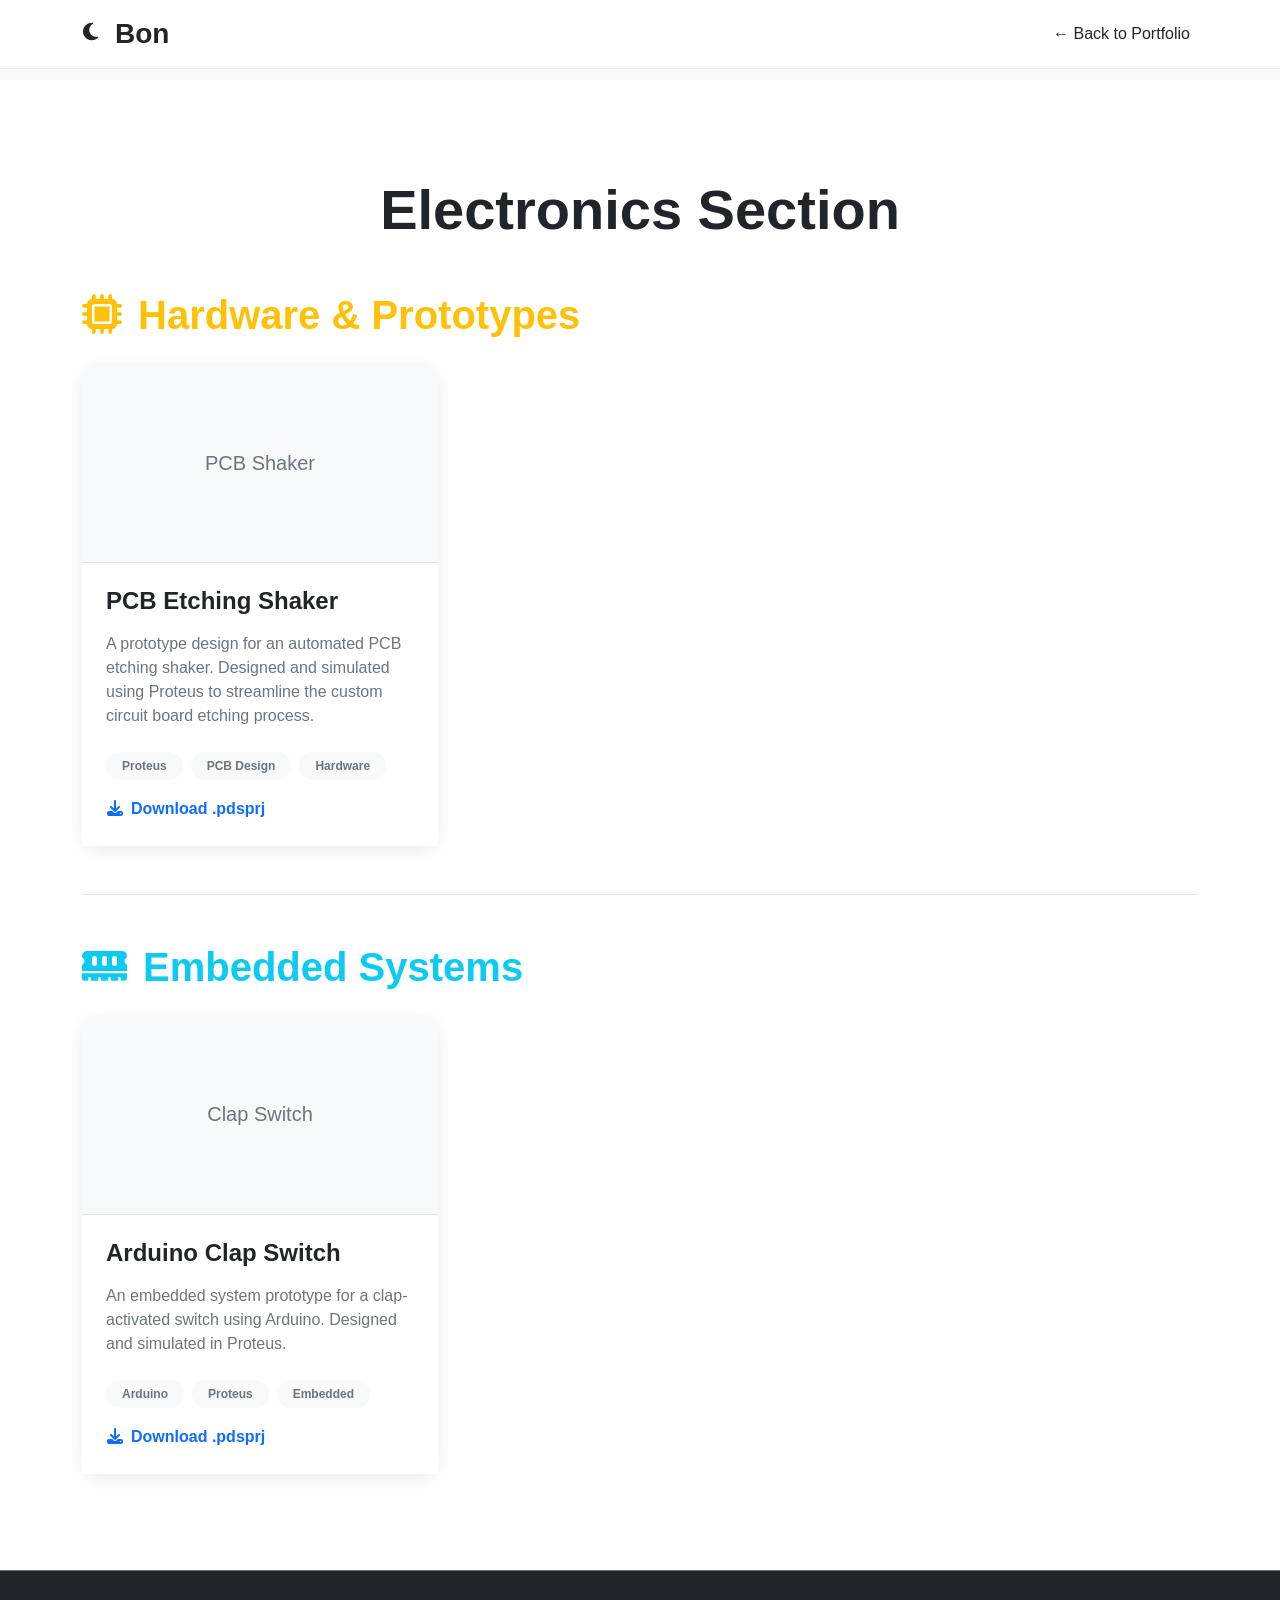
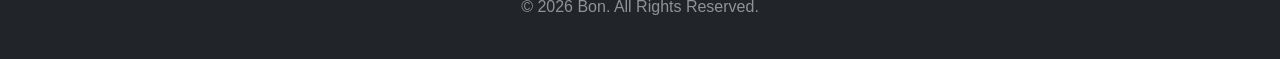
==== electronics.html @ 3118eef0 "Add files via upload" ====
<!DOCTYPE html>
<html lang="en">
<head>
    <meta charset="UTF-8">
    <meta name="viewport" content="width=device-width, initial-scale=1.0">
    <title>Bon | Electronics</title>
    <!-- Bootstrap 5 CSS -->
    <link href="https://cdn.jsdelivr.net/npm/bootstrap@5.3.2/dist/css/bootstrap.min.css" rel="stylesheet">
    <link rel="stylesheet" href="style.css">
    <link rel="stylesheet" href="https://cdnjs.cloudflare.com/ajax/libs/font-awesome/6.5.0/css/all.min.css">
</head>
<body>
    <nav class="navbar navbar-expand-md navbar-light fixed-top custom-navbar">
        <div class="container">
            <div class="d-flex align-items-center">
                <button class="btn btn-link text-dark text-decoration-none p-0 me-3" id="darkModeToggle" aria-label="Toggle Dark Mode">
                    <i class="fas fa-moon fs-5"></i>
                </button>
                <a class="navbar-brand fw-bold fs-3 text-dark mb-0" href="index.html">Bon</a>
            </div>
            <button class="navbar-toggler border-0" type="button" data-bs-toggle="collapse" data-bs-target="#navbarNav">
                <span class="navbar-toggler-icon"></span>
            </button>
            <div class="collapse navbar-collapse" id="navbarNav">
                <ul class="navbar-nav ms-auto gap-3 fw-medium">
                    <li class="nav-item"><a class="nav-link text-dark" href="index.html">← Back to Portfolio</a></li>
                </ul>
            </div>
        </div>
    </nav>

    <section class="min-vh-100 py-5 bg-white" style="margin-top: 80px;">
        <div class="container py-5">
            <h1 class="display-4 fw-bold text-dark text-center mb-5">Electronics Section</h1>

            <div>
                <h2 class="display-6 fw-bold text-warning mb-4"><i class="fas fa-microchip me-3"></i>Hardware & Prototypes</h2>
                <div class="row g-4">
                    
                    <!-- PCB Shaker Card -->
                    <div class="col-md-6 col-lg-4">
                        <div class="card h-100 custom-card">
                            
                            <!-- Project Image Area -->
                            <!-- Note: Ensure the filename (prototype.png or prototype.jpg) matches the one in your folder! -->
                            <div class="project-image d-flex align-items-center justify-content-center bg-light border-bottom overflow-hidden position-relative" style="height: 200px;">
                                <img src="/Images/PCBEtchDesign.png" alt="PCB Shaker Prototype" class="w-100 h-100 position-absolute" style="object-fit: cover; z-index: 1;" onerror="this.style.display='none'">
                                <span class="text-secondary fs-5 fw-medium position-absolute" style="z-index: 0;">PCB Shaker</span>
                            </div>

                            <div class="card-body p-4 d-flex flex-column z-1 bg-white">
                                <h4 class="card-title fw-bold text-dark mb-3">PCB Etching Shaker</h4>
                                <p class="card-text text-secondary mb-4">A prototype design for an automated PCB etching shaker. Designed and simulated using Proteus to streamline the custom circuit board etching process.</p>
                                <div class="mt-auto">
                                    <div class="d-flex flex-wrap gap-2 mb-3">
                                        <span class="badge bg-light text-secondary rounded-pill px-3 py-2">Proteus</span>
                                        <span class="badge bg-light text-secondary rounded-pill px-3 py-2">PCB Design</span>
                                        <span class="badge bg-light text-secondary rounded-pill px-3 py-2">Hardware</span>
                                    </div>
                                    <a href="https://github.com/glzzjhn-byte/Glzz-Home/releases/download/ELECTRIC/PCBETCHINGSHAKERFINALDESIGN.pdsprj" class="btn btn-link text-decoration-none p-0 fw-semibold text-primary">
                                        <i class="fas fa-download me-2"></i>Download .pdsprj
                                    </a>
                                </div>
                            </div>
                        </div>
                    </div>

                </div>
            </div>

            <!-- Embedded Systems Section -->
            <div class="mt-5 pt-5 border-top">
                <h2 class="display-6 fw-bold text-info mb-4"><i class="fas fa-memory me-3"></i>Embedded Systems</h2>
                <div class="row g-4">
                    
                    <!-- Arduino Clap Switch Card -->
                    <div class="col-md-6 col-lg-4">
                        <div class="card h-100 custom-card">
                            
                            <div class="project-image d-flex align-items-center justify-content-center bg-light border-bottom overflow-hidden position-relative" style="height: 200px;">
                                <img src="/Images/ARduino Smart clap switch.jpg" alt="Arduino Clap Switch" class="w-100 h-100 position-absolute" style="object-fit: cover; z-index: 1;" onerror="this.style.display='none'">
                                <span class="text-secondary fs-5 fw-medium position-absolute" style="z-index: 0;">Clap Switch</span>
                            </div>

                            <div class="card-body p-4 d-flex flex-column z-1 bg-white">
                                <h4 class="card-title fw-bold text-dark mb-3">Arduino Clap Switch</h4>
                                <p class="card-text text-secondary mb-4">An embedded system prototype for a clap-activated switch using Arduino. Designed and simulated in Proteus.</p>
                                <div class="mt-auto">
                                    <div class="d-flex flex-wrap gap-2 mb-3">
                                        <span class="badge bg-light text-secondary rounded-pill px-3 py-2">Arduino</span>
                                        <span class="badge bg-light text-secondary rounded-pill px-3 py-2">Proteus</span>
                                        <span class="badge bg-light text-secondary rounded-pill px-3 py-2">Embedded</span>
                                    </div>
                                    <a href="https://github.com/glzzjhn-byte/Glzz-Home/releases/download/ELECTRIC/Arduino.pdsprj" class="btn btn-link text-decoration-none p-0 fw-semibold text-primary">
                                        <i class="fas fa-download me-2"></i>Download .pdsprj
                                    </a>
                                </div>
                            </div>
                        </div>
                    </div>

                </div>
            </div>

        </div>
    </section>

    <footer class="bg-dark text-white-50 text-center py-4 border-top border-secondary mt-auto">
        <p>&copy; 2026 Bon. All Rights Reserved.</p>
    </footer>

    <!-- Bootstrap 5 JS Bundle -->
    <script src="https://cdn.jsdelivr.net/npm/bootstrap@5.3.2/dist/js/bootstrap.bundle.min.js"></script>
    <script src="script.js"></script>
</body>
</html>
---- style.css ----
/* Reset & Base Styles */
* {
    margin: 0;
    padding: 0;
    box-sizing: border-box;
}

body {
    font-family: 'Segoe UI', Tahoma, Geneva, Verdana, sans-serif;
    background-color: #f8f9fa;
    scroll-behavior: smooth;
}

/* Custom Navbar Blur */
.custom-navbar {
    background: rgba(255, 255, 255, 0.95);
    backdrop-filter: blur(10px);
    border-bottom: 1px solid #eee;
    transition: box-shadow 0.3s ease;
}

/* Hero Gradient */
.hero-gradient {
    background: linear-gradient(135deg, #667eea 0%, #764ba2 100%);
}

/* Button hover effects */
.custom-btn-hover {
    transition: transform 0.3s, box-shadow 0.3s;
}
.custom-btn-hover:hover {
    transform: translateY(-3px);
    box-shadow: 0 10px 20px rgba(0,0,0,0.2);
}

/* Custom Card (Overriding default Bootstrap Card style) */
.custom-card {
    border-radius: 16px;
    border: none;
    box-shadow: 0 5px 15px rgba(0,0,0,0.08);
    transition: transform 0.3s, box-shadow 0.3s;
}

.custom-card:hover {
    transform: translateY(-10px);
    box-shadow: 0 15px 30px rgba(0,0,0,0.15);
}

.project-image {
    height: 220px;
    background: #f1f3f5;
    border-radius: 16px 16px 0 0;
}
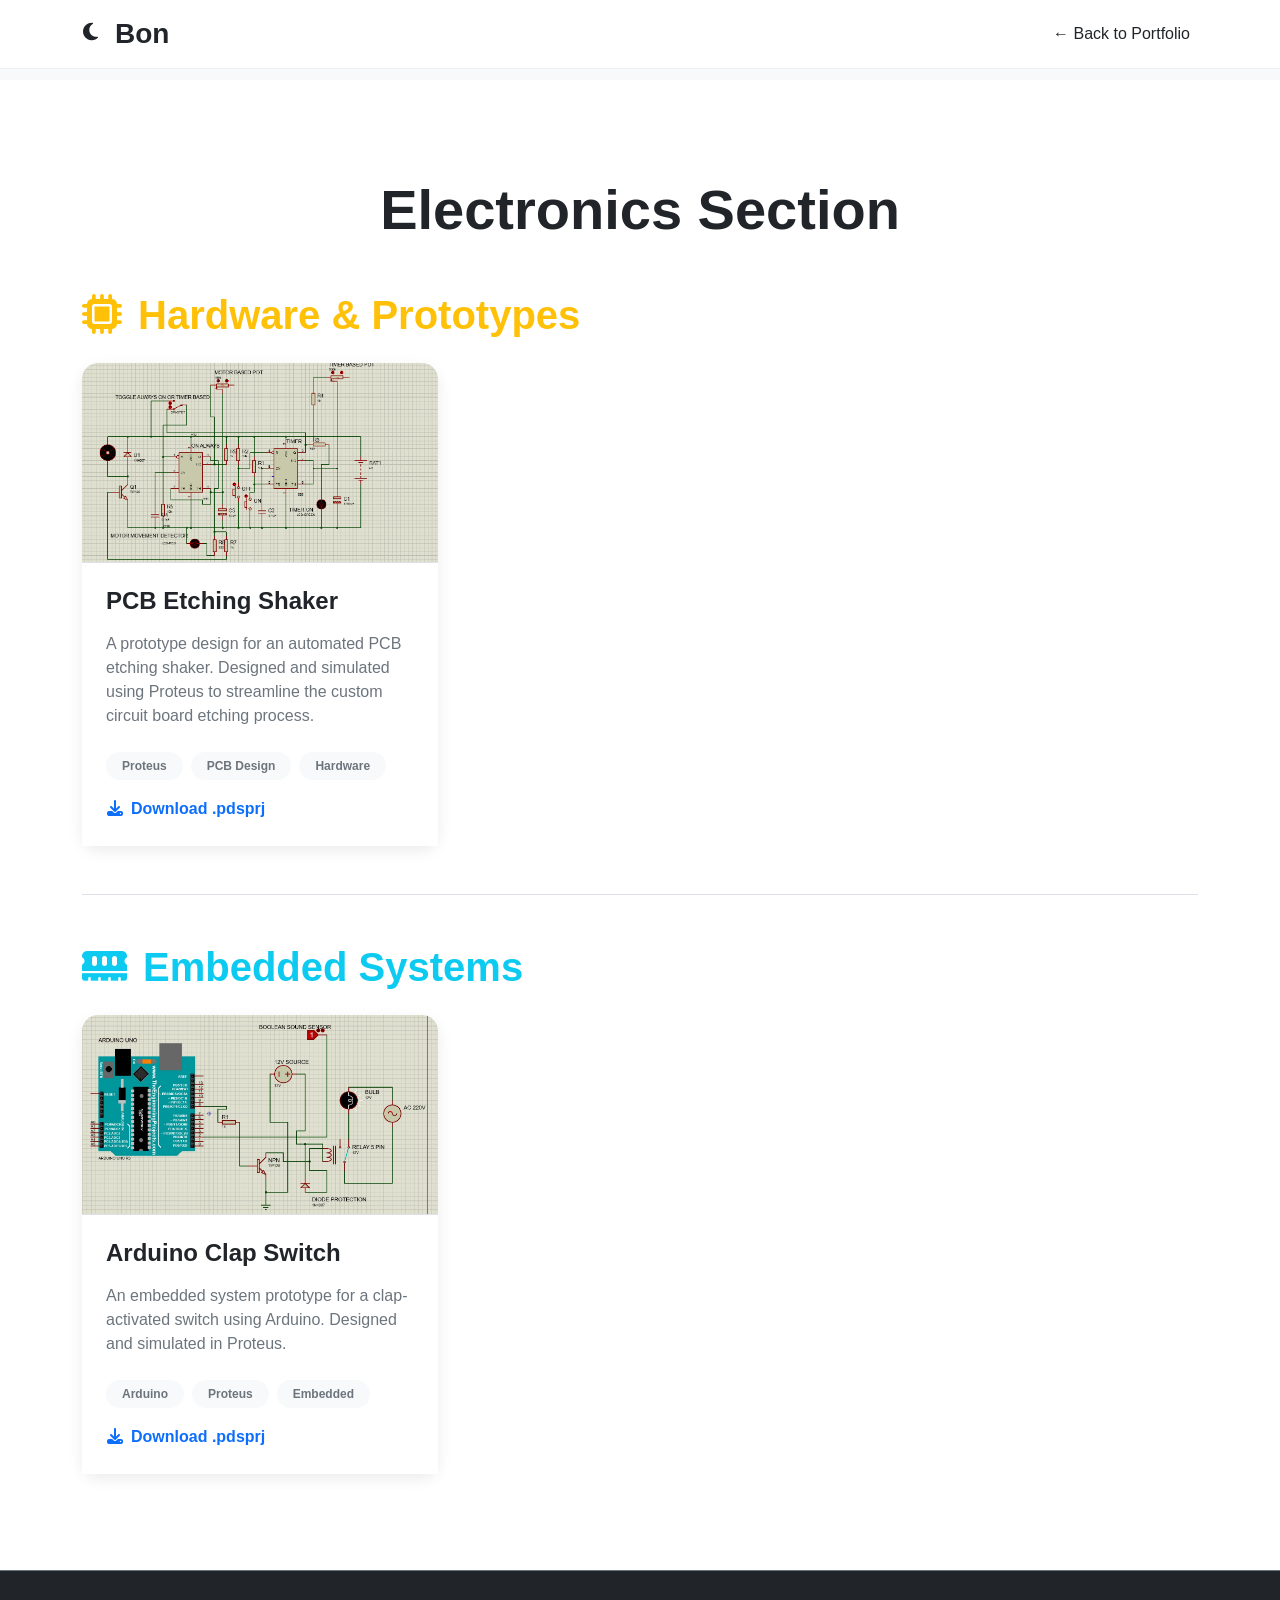
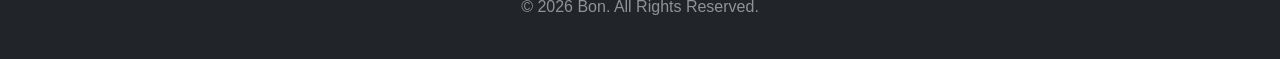
==== commit 2146d126: "Fix HTML encoding issues in electronics.html" ====
--- a/electronics.html
+++ b/electronics.html
@@ -44,7 +44,7 @@
                             <!-- Project Image Area -->
                             <!-- Note: Ensure the filename (prototype.png or prototype.jpg) matches the one in your folder! -->
                             <div class="project-image d-flex align-items-center justify-content-center bg-light border-bottom overflow-hidden position-relative" style="height: 200px;">
-                                <img src="/Images/PCBEtchDesign.png" alt="PCB Shaker Prototype" class="w-100 h-100 position-absolute" style="object-fit: cover; z-index: 1;" onerror="this.style.display='none'">
+                                <img src="/PCBEtchDesign.png" alt="PCB Shaker Prototype" class="w-100 h-100 position-absolute" style="object-fit: cover; z-index: 1;" onerror="this.style.display='none'">
                                 <span class="text-secondary fs-5 fw-medium position-absolute" style="z-index: 0;">PCB Shaker</span>
                             </div>
 
@@ -78,7 +78,7 @@
                         <div class="card h-100 custom-card">
                             
                             <div class="project-image d-flex align-items-center justify-content-center bg-light border-bottom overflow-hidden position-relative" style="height: 200px;">
-                                <img src="/Images/ARduino Smart clap switch.jpg" alt="Arduino Clap Switch" class="w-100 h-100 position-absolute" style="object-fit: cover; z-index: 1;" onerror="this.style.display='none'">
+                                <img src="/ARduino Smart clap switch.jpg" alt="Arduino Clap Switch" class="w-100 h-100 position-absolute" style="object-fit: cover; z-index: 1;" onerror="this.style.display='none'">
                                 <span class="text-secondary fs-5 fw-medium position-absolute" style="z-index: 0;">Clap Switch</span>
                             </div>
 
@@ -113,4 +113,4 @@
     <script src="https://cdn.jsdelivr.net/npm/bootstrap@5.3.2/dist/js/bootstrap.bundle.min.js"></script>
     <script src="script.js"></script>
 </body>
-</html>+</html>
--- a/style.css
+++ b/style.css
@@ -51,3 +51,69 @@
     background: #f1f3f5;
     border-radius: 16px 16px 0 0;
 }
+
+/* GitHub Stats Image Hover */
+.github-stat-card img {
+    transition: transform 0.3s ease, filter 0.3s ease !important;
+}
+.github-stat-card:hover img {
+    transform: scale(1.03);
+    filter: brightness(1.05);
+}
+
+@keyframes fadeIn {
+    from { opacity: 0; transform: translateY(10px); }
+    to { opacity: 1; transform: translateY(0); }
+}
+
+/* Dark Mode Overrides */
+body.dark-mode {
+    background-color: #121212 !important;
+    color: #e0e0e0 !important;
+}
+body.dark-mode .bg-white { background-color: #1e1e1e !important; }
+body.dark-mode .bg-light { background-color: #2c2c2c !important; }
+body.dark-mode .bg-dark { background-color: #000000 !important; }
+
+body.dark-mode .text-dark { color: #ffffff !important; }
+body.dark-mode .text-secondary { color: #aaaaaa !important; }
+body.dark-mode .text-muted { color: #888888 !important; }
+body.dark-mode .btn-light.text-dark { color: #212529 !important; }
+
+body.dark-mode .custom-navbar {
+    background: rgba(30, 30, 30, 0.95);
+    border-bottom: 1px solid #333;
+}
+body.dark-mode .navbar-light .navbar-nav .nav-link { color: #e0e0e0 !important; }
+body.dark-mode .navbar-light .navbar-nav .nav-link:hover { color: #ffffff !important; }
+
+body.dark-mode .custom-card {
+    background-color: #1e1e1e;
+    box-shadow: 0 5px 15px rgba(0,0,0,0.5);
+}
+body.dark-mode .custom-card:hover { box-shadow: 0 15px 30px rgba(0,0,0,0.7); }
+body.dark-mode .project-image {
+    background-color: #2c2c2c;
+    border-bottom-color: #333 !important;
+}
+
+body.dark-mode .border-top,
+body.dark-mode .border-bottom { border-color: #333 !important; }
+
+body.dark-mode .modal-content { background-color: #1e1e1e; }
+body.dark-mode .modal-header { border-bottom-color: #333; }
+
+body.dark-mode .alert-light {
+    background-color: #2c2c2c !important;
+    color: #e0e0e0 !important;
+    border-color: #444 !important;
+}
+
+body.dark-mode .navbar-toggler-icon { filter: invert(1); }
+
+body.dark-mode .github-stat-card img {
+    filter: invert(0.9) hue-rotate(180deg) !important;
+}
+body.dark-mode .github-stat-card:hover img {
+    filter: invert(0.9) hue-rotate(180deg) brightness(1.1) !important;
+}
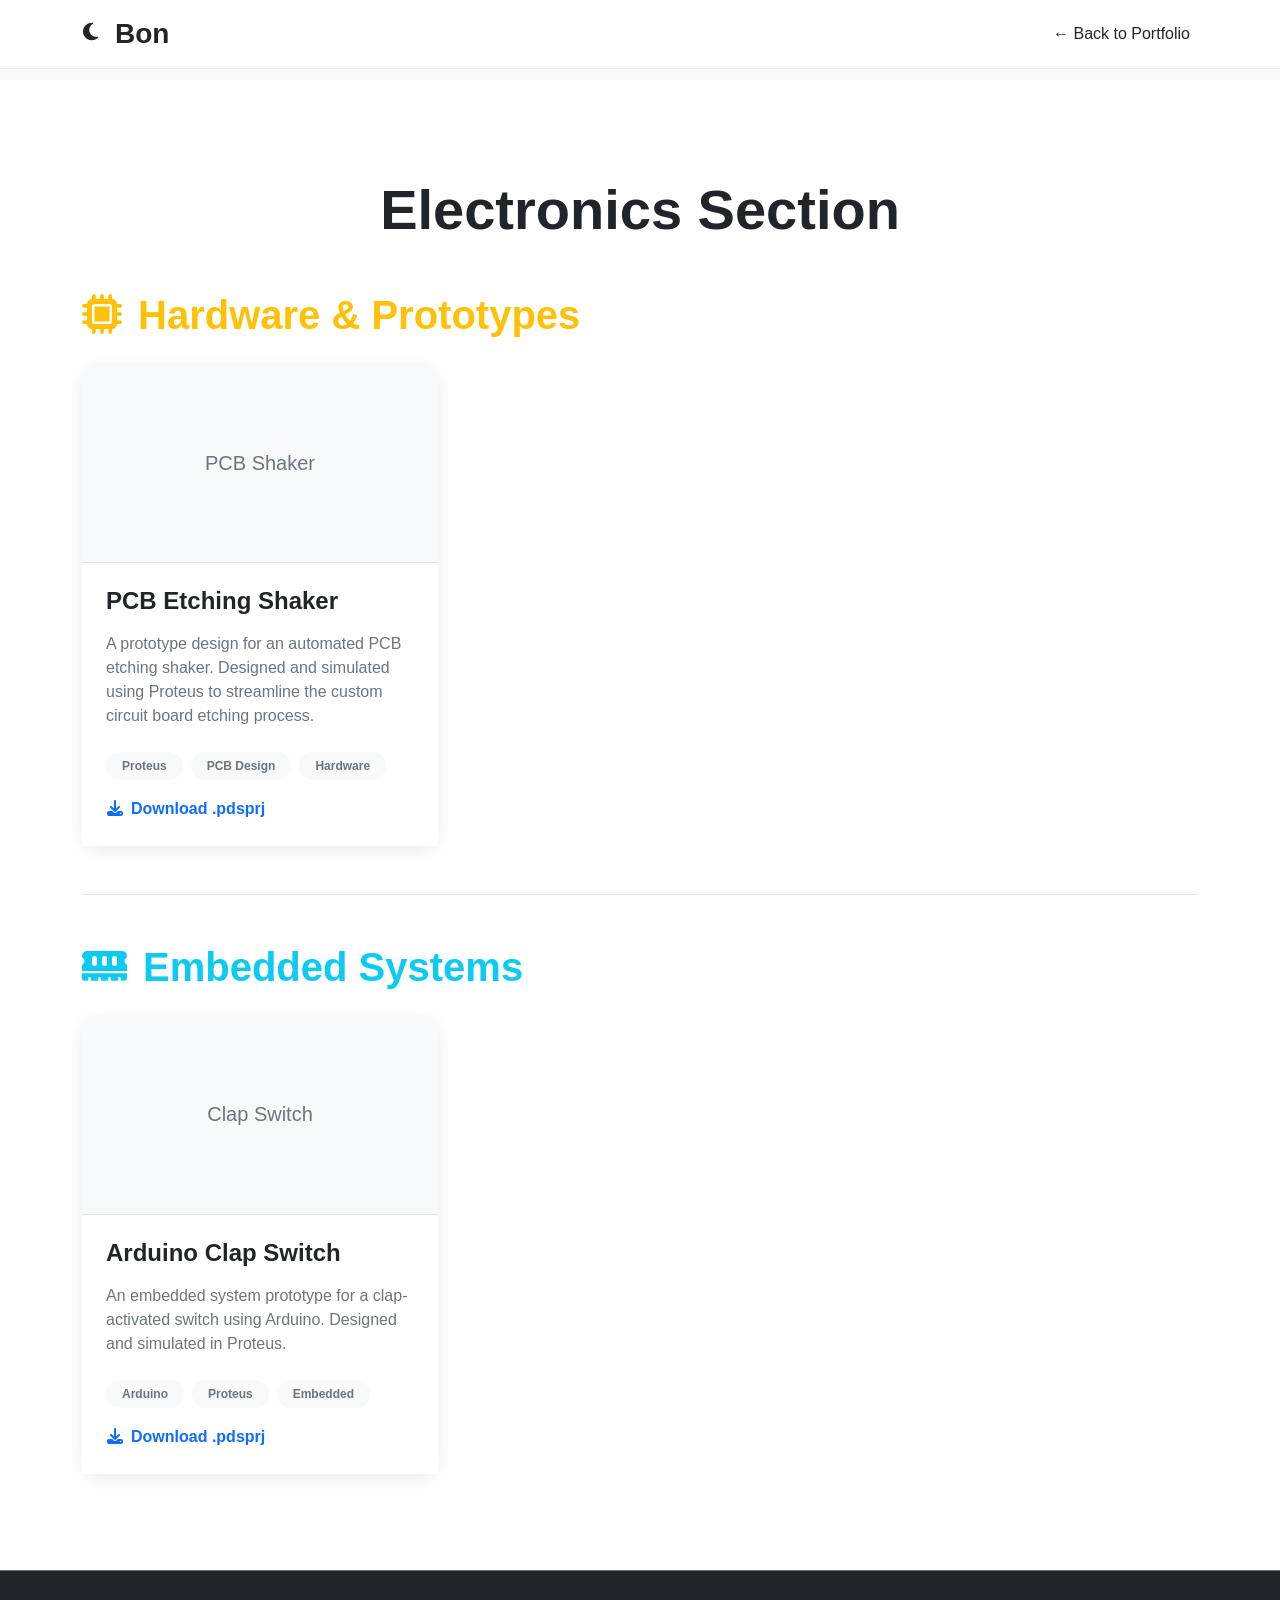
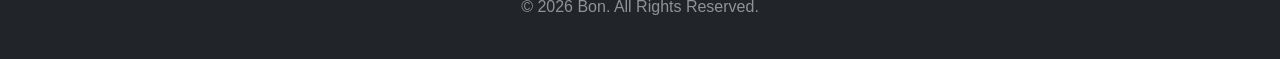
==== commit 78d02316: "Fix image paths in electronics.html" ====
--- a/electronics.html
+++ b/electronics.html
@@ -44,7 +44,7 @@
                             <!-- Project Image Area -->
                             <!-- Note: Ensure the filename (prototype.png or prototype.jpg) matches the one in your folder! -->
                             <div class="project-image d-flex align-items-center justify-content-center bg-light border-bottom overflow-hidden position-relative" style="height: 200px;">
-                                <img src="/PCBEtchDesign.png" alt="PCB Shaker Prototype" class="w-100 h-100 position-absolute" style="object-fit: cover; z-index: 1;" onerror="this.style.display='none'">
+                                <img src="/Images/PCBEtchDesign.png" alt="PCB Shaker Prototype" class="w-100 h-100 position-absolute" style="object-fit: cover; z-index: 1;" onerror="this.style.display='none'">
                                 <span class="text-secondary fs-5 fw-medium position-absolute" style="z-index: 0;">PCB Shaker</span>
                             </div>
 
@@ -78,7 +78,7 @@
                         <div class="card h-100 custom-card">
                             
                             <div class="project-image d-flex align-items-center justify-content-center bg-light border-bottom overflow-hidden position-relative" style="height: 200px;">
-                                <img src="/ARduino Smart clap switch.jpg" alt="Arduino Clap Switch" class="w-100 h-100 position-absolute" style="object-fit: cover; z-index: 1;" onerror="this.style.display='none'">
+                                <img src="/Images/ARduino Smart clap switch.jpg" alt="Arduino Clap Switch" class="w-100 h-100 position-absolute" style="object-fit: cover; z-index: 1;" onerror="this.style.display='none'">
                                 <span class="text-secondary fs-5 fw-medium position-absolute" style="z-index: 0;">Clap Switch</span>
                             </div>
 
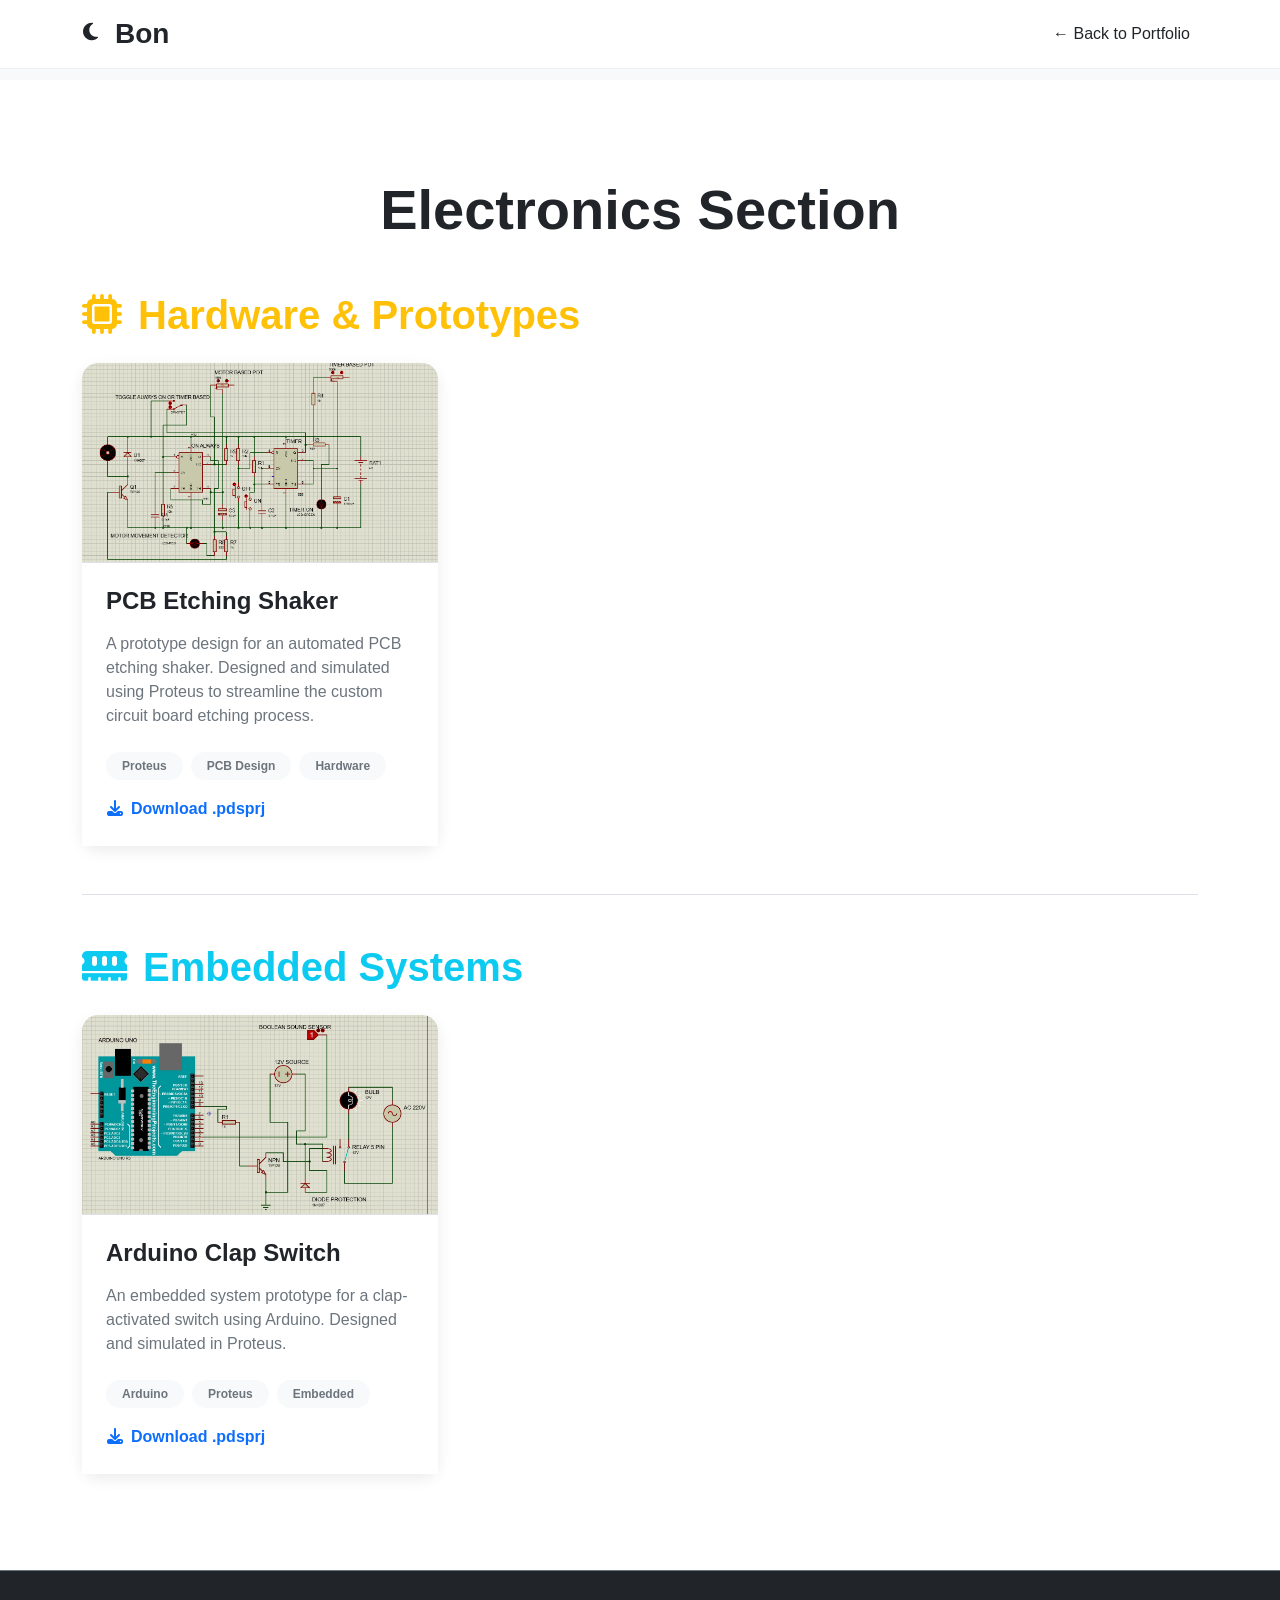
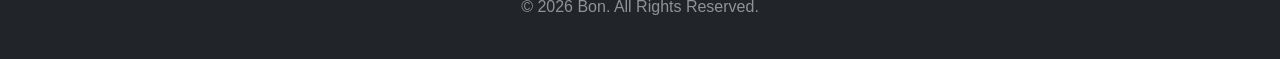
==== commit 20f23438: "Fix HTML formatting and structure" ====
--- a/electronics.html
+++ b/electronics.html
@@ -44,7 +44,7 @@
                             <!-- Project Image Area -->
                             <!-- Note: Ensure the filename (prototype.png or prototype.jpg) matches the one in your folder! -->
                             <div class="project-image d-flex align-items-center justify-content-center bg-light border-bottom overflow-hidden position-relative" style="height: 200px;">
-                                <img src="/Images/PCBEtchDesign.png" alt="PCB Shaker Prototype" class="w-100 h-100 position-absolute" style="object-fit: cover; z-index: 1;" onerror="this.style.display='none'">
+                                <img src="Images/PCBEtchDesign.png" alt="PCB Shaker Prototype" class="w-100 h-100 position-absolute" style="object-fit: cover; z-index: 1;" onerror="this.style.display='none'">
                                 <span class="text-secondary fs-5 fw-medium position-absolute" style="z-index: 0;">PCB Shaker</span>
                             </div>
 
@@ -78,7 +78,7 @@
                         <div class="card h-100 custom-card">
                             
                             <div class="project-image d-flex align-items-center justify-content-center bg-light border-bottom overflow-hidden position-relative" style="height: 200px;">
-                                <img src="/Images/ARduino Smart clap switch.jpg" alt="Arduino Clap Switch" class="w-100 h-100 position-absolute" style="object-fit: cover; z-index: 1;" onerror="this.style.display='none'">
+                                <img src="Images/ARduino Smart clap switch.jpg" alt="Arduino Clap Switch" class="w-100 h-100 position-absolute" style="object-fit: cover; z-index: 1;" onerror="this.style.display='none'">
                                 <span class="text-secondary fs-5 fw-medium position-absolute" style="z-index: 0;">Clap Switch</span>
                             </div>
 
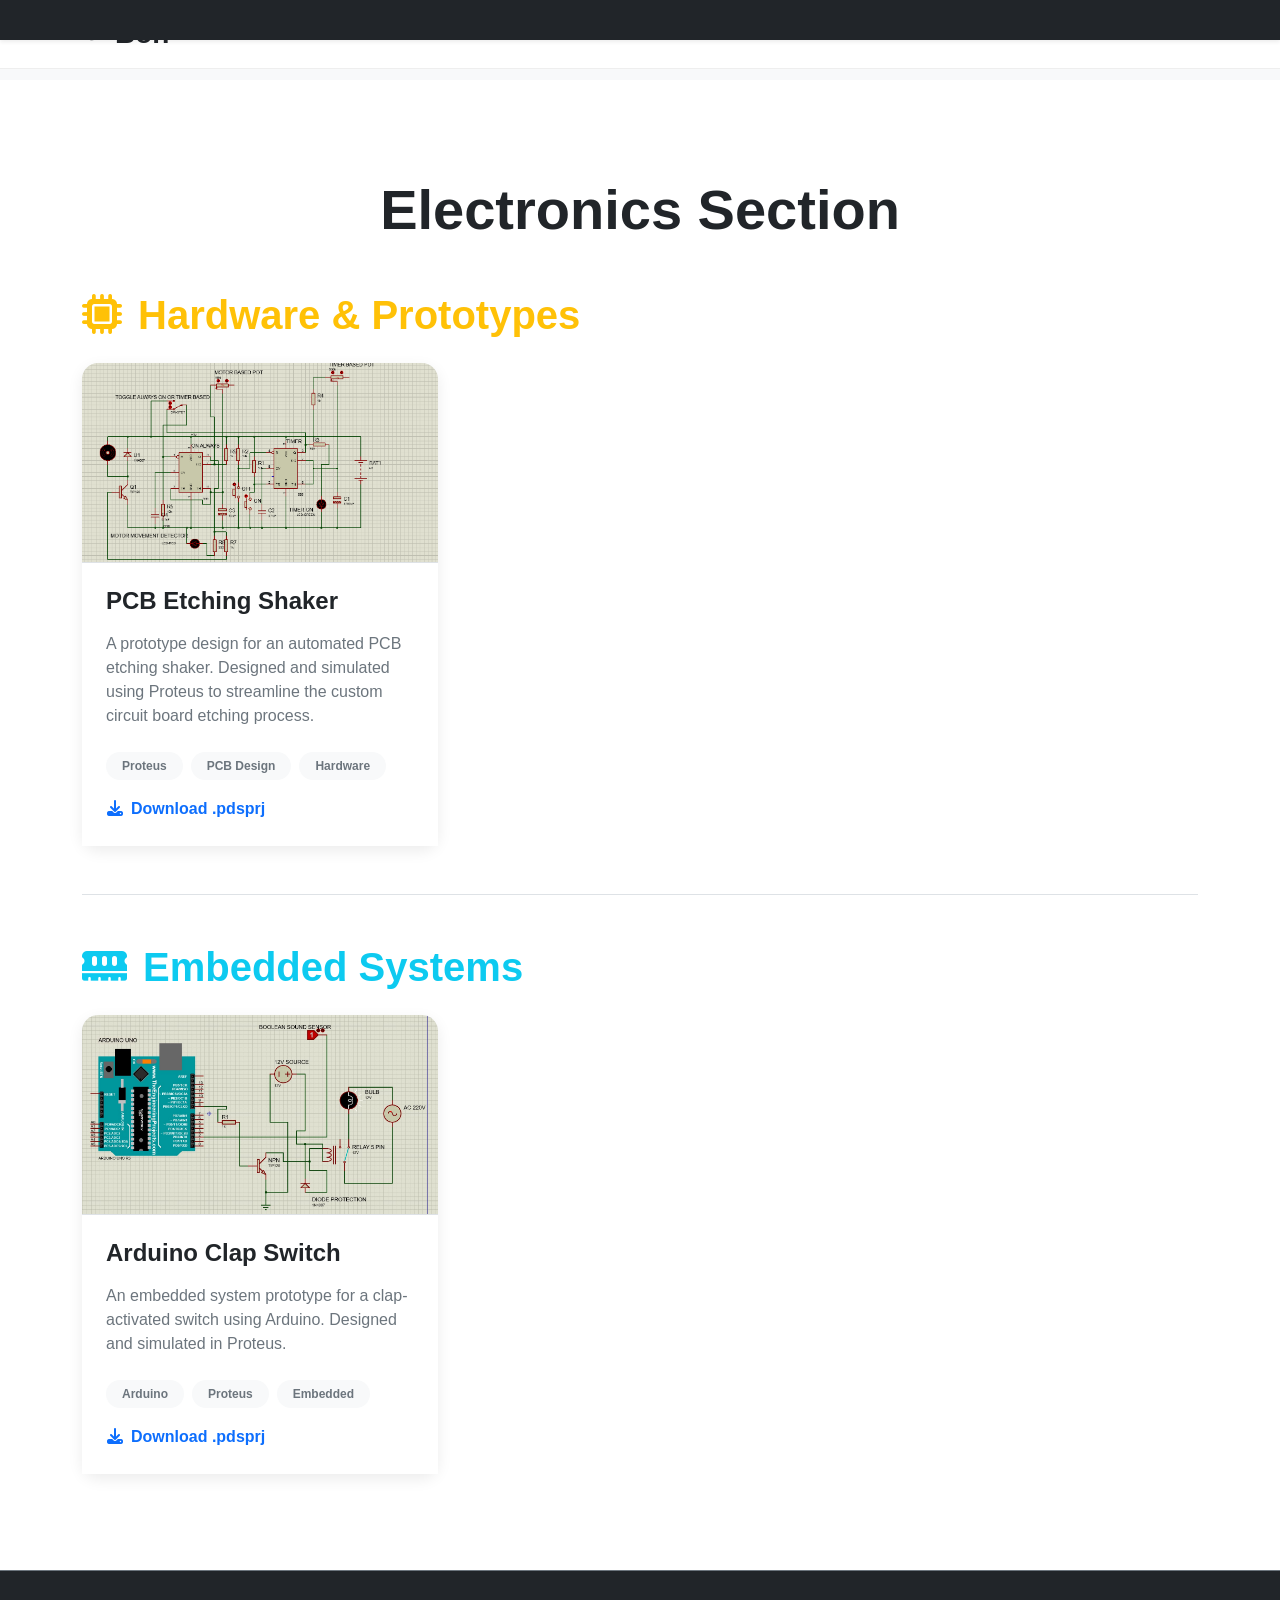
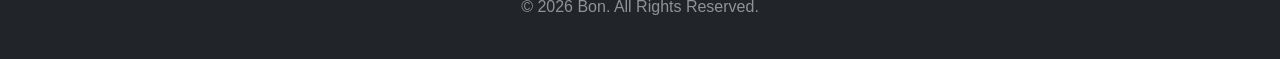
==== commit 5db66fb2: "Add announcement banner and adjust layout Updated the electronics.html file to include an announceme" ====
--- a/electronics.html
+++ b/electronics.html
@@ -1,16 +1,19 @@
+<!-- Copyright (c) GlzzJohn -->
 <!DOCTYPE html>
 <html lang="en">
 <head>
     <meta charset="UTF-8">
     <meta name="viewport" content="width=device-width, initial-scale=1.0">
     <title>Bon | Electronics</title>
-    <!-- Bootstrap 5 CSS -->
     <link href="https://cdn.jsdelivr.net/npm/bootstrap@5.3.2/dist/css/bootstrap.min.css" rel="stylesheet">
     <link rel="stylesheet" href="style.css">
     <link rel="stylesheet" href="https://cdnjs.cloudflare.com/ajax/libs/font-awesome/6.5.0/css/all.min.css">
 </head>
 <body>
-    <nav class="navbar navbar-expand-md navbar-light fixed-top custom-navbar">
+    <script>if(localStorage.getItem('darkMode') === 'enabled') document.body.classList.add('dark-mode');</script>
+    <div id="announcement-banner" class="bg-dark text-white d-flex align-items-center justify-content-center position-fixed w-100 shadow-sm" style="top: 0; height: 40px; z-index: 1040; font-size: 0.85rem; overflow: hidden; display: none;">
+    </div>
+    <nav class="navbar navbar-expand-md navbar-light fixed-top custom-navbar" style="top: 40px;">
         <div class="container">
             <div class="d-flex align-items-center">
                 <button class="btn btn-link text-dark text-decoration-none p-0 me-3" id="darkModeToggle" aria-label="Toggle Dark Mode">
@@ -29,7 +32,7 @@
         </div>
     </nav>
 
-    <section class="min-vh-100 py-5 bg-white" style="margin-top: 80px;">
+    <section class="min-vh-100 py-5 bg-white" style="margin-top: 120px;">
         <div class="container py-5">
             <h1 class="display-4 fw-bold text-dark text-center mb-5">Electronics Section</h1>
 
@@ -37,12 +40,9 @@
                 <h2 class="display-6 fw-bold text-warning mb-4"><i class="fas fa-microchip me-3"></i>Hardware & Prototypes</h2>
                 <div class="row g-4">
                     
-                    <!-- PCB Shaker Card -->
                     <div class="col-md-6 col-lg-4">
                         <div class="card h-100 custom-card">
                             
-                            <!-- Project Image Area -->
-                            <!-- Note: Ensure the filename (prototype.png or prototype.jpg) matches the one in your folder! -->
                             <div class="project-image d-flex align-items-center justify-content-center bg-light border-bottom overflow-hidden position-relative" style="height: 200px;">
                                 <img src="Images/PCBEtchDesign.png" alt="PCB Shaker Prototype" class="w-100 h-100 position-absolute" style="object-fit: cover; z-index: 1;" onerror="this.style.display='none'">
                                 <span class="text-secondary fs-5 fw-medium position-absolute" style="z-index: 0;">PCB Shaker</span>
@@ -68,12 +68,9 @@
                 </div>
             </div>
 
-            <!-- Embedded Systems Section -->
             <div class="mt-5 pt-5 border-top">
                 <h2 class="display-6 fw-bold text-info mb-4"><i class="fas fa-memory me-3"></i>Embedded Systems</h2>
                 <div class="row g-4">
-                    
-                    <!-- Arduino Clap Switch Card -->
                     <div class="col-md-6 col-lg-4">
                         <div class="card h-100 custom-card">
                             
@@ -109,7 +106,6 @@
         <p>&copy; 2026 Bon. All Rights Reserved.</p>
     </footer>
 
-    <!-- Bootstrap 5 JS Bundle -->
     <script src="https://cdn.jsdelivr.net/npm/bootstrap@5.3.2/dist/js/bootstrap.bundle.min.js"></script>
     <script src="script.js"></script>
 </body>
--- a/style.css
+++ b/style.css
@@ -1,4 +1,4 @@
-/* Reset & Base Styles */
+/* Reset & Base */
 * {
     margin: 0;
     padding: 0;
@@ -11,7 +11,7 @@
     scroll-behavior: smooth;
 }
 
-/* Custom Navbar Blur */
+/* Navbar Blur */
 .custom-navbar {
     background: rgba(255, 255, 255, 0.95);
     backdrop-filter: blur(10px);
@@ -24,7 +24,7 @@
     background: linear-gradient(135deg, #667eea 0%, #764ba2 100%);
 }
 
-/* Button hover effects */
+/* Button Hover */
 .custom-btn-hover {
     transition: transform 0.3s, box-shadow 0.3s;
 }
@@ -33,7 +33,7 @@
     box-shadow: 0 10px 20px rgba(0,0,0,0.2);
 }
 
-/* Custom Card (Overriding default Bootstrap Card style) */
+/* Custom Card */
 .custom-card {
     border-radius: 16px;
     border: none;
@@ -52,7 +52,7 @@
     border-radius: 16px 16px 0 0;
 }
 
-/* GitHub Stats Image Hover */
+/* GitHub Stats Hover */
 .github-stat-card img {
     transition: transform 0.3s ease, filter 0.3s ease !important;
 }
@@ -66,7 +66,7 @@
     to { opacity: 1; transform: translateY(0); }
 }
 
-/* Dark Mode Overrides */
+/* Dark Mode */
 body.dark-mode {
     background-color: #121212 !important;
     color: #e0e0e0 !important;
